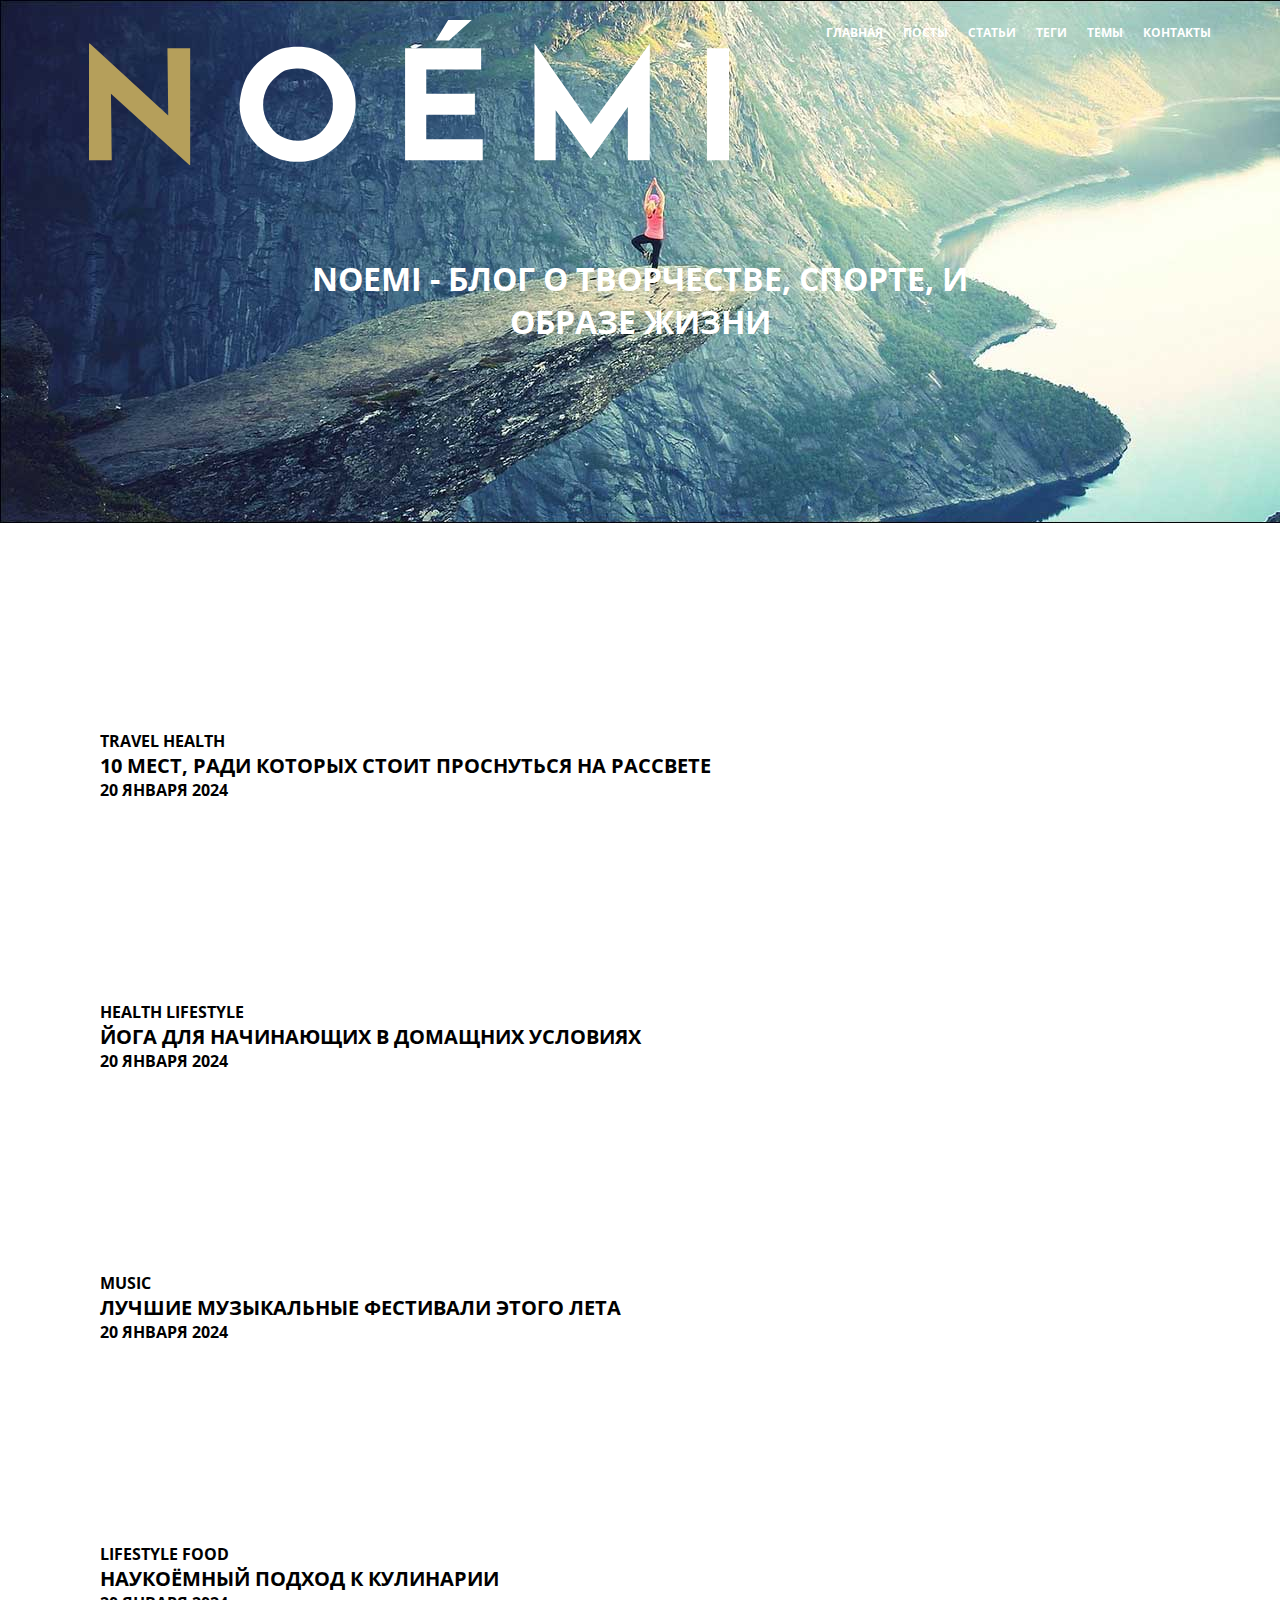
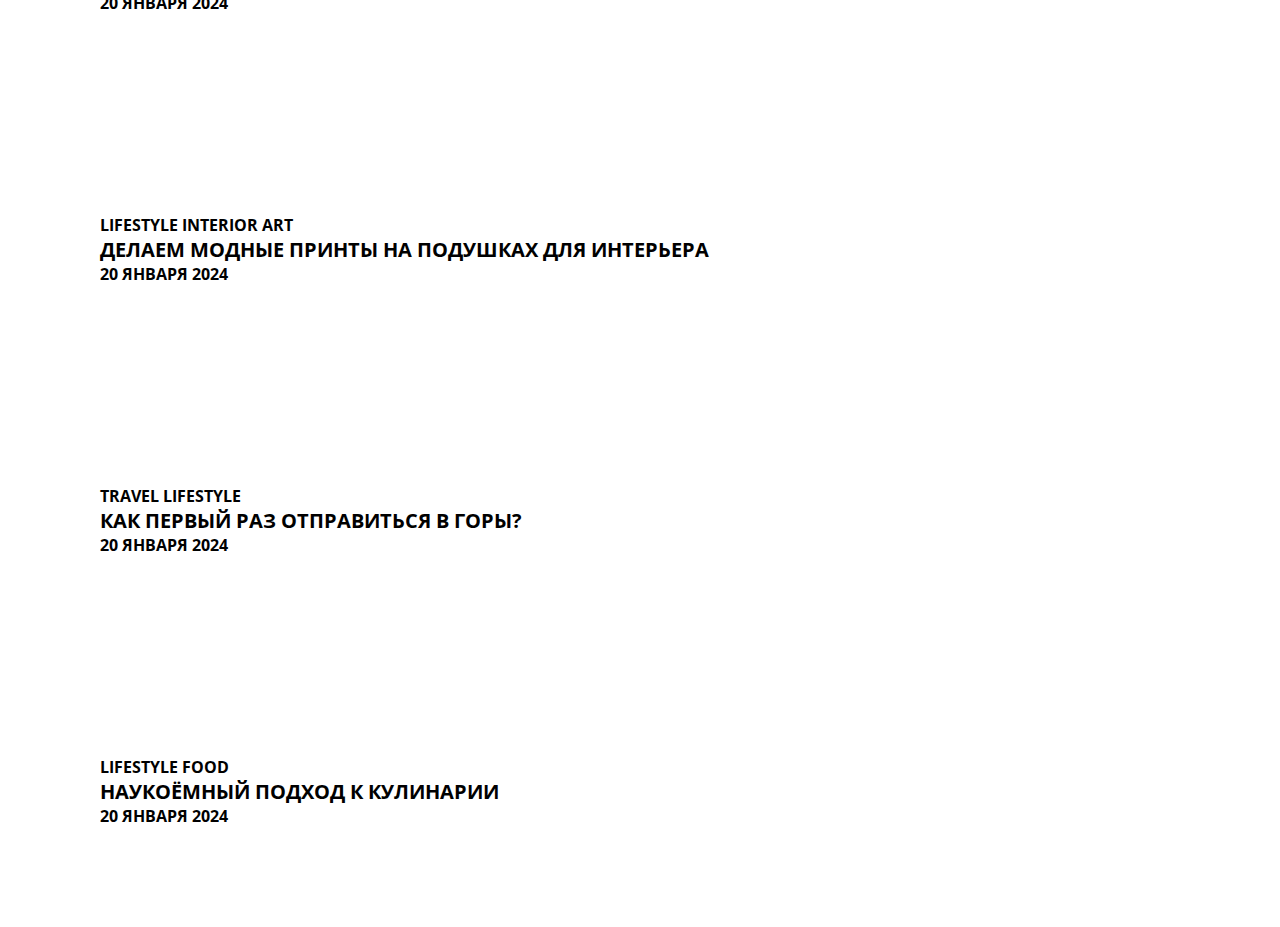
==== diploma/index.html @ 97ab2e7b "started new blog website" ====
<!DOCTYPE html>
<html lang="en">

<head>
    <meta charset="UTF-8">
    <meta http-equiv="X-UA-Compatible" content="IE=edge">
    <meta name="viewport" content="width=device-width, initial-scale=1.0">
    <title>Noemi - Блог о творчестве, спорте, и образе жизни</title>
    <link rel="stylesheet" href="style.css">
</head>

<body>
    <main class="container">
        <header class="header">
            <div class="logo">
                <img src="sources/images/noemi-logo.svg" alt="noemi-logo" class="logo-img">
            </div>
            <ul>
                <li><a href="#" class="nav-links">Главная</a></li>
                <li><a href="#" class="nav-links">Посты</a></li>
                <li><a href="#" class="nav-links">Статьи</li></a>
                <li><a href="#" class="nav-links">Теги</a></li>
                <li><a href="#" class="nav-links">Темы</a></li>
                <li><a href="#" class="nav-links">Контакты</a></li>
            </ul>
            <h1>Noemi - Блог о творчестве, спорте, и образе жизни</h1>
        </header>

        <section class="articles">
            <article class="blog-card">
                <span>Travel</span>
                <span>Health</span>
                <h2>10 мест, ради которых стоит проснуться на рассвете</h2>
                <span>20 января 2024</span>
                <span></span>
                <p></p>
            </article>
            <article class="blog-card">
                <span>Health</span>
                <span>Lifestyle</span>
                <h2>Йога для начинающих в домащних условиях</h2>
                <span>20 января 2024</span>
                <span></span>
                <p></p>
            </article>
            <article class="blog-card">
                <span>Music</span>
                <h2>Лучшие музыкальные фестивали этого лета</h2>
                <span>20 января 2024</span>
                <span></span>
                <p></p>
            </article>
            <article class="blog-card">
                <span>Lifestyle</span>
                <span>Food</span>
                <h2>Наукоёмный подход к кулинарии</h2>
                <span>20 января 2024</span>
                <span></span>
                <p></p>
            </article>
            <article class="blog-card">
                <span>Lifestyle</span>
                <span>Interior</span>
                <span>Art</span>
                <h2>Делаем модные принты на подушках для интерьера</h2>
                <span>20 января 2024</span>
                <span></span>
                <p></p>
            </article>
            <article class="blog-card">
                <span>Travel</span>
                <span>Lifestyle</span>
                <h2>как первый раз отправиться в горы?</h2>
                <span>20 января 2024</span>
                <span></span>
                <p></p>
            </article>
            <article class="blog-card">
                <span>Lifestyle</span>
                <span>Food</span>
                <h2>Наукоёмный подход к кулинарии</h2>
                <span>20 января 2024</span>
                <span></span>
                <p></p>
            </article>
        </section>
    </main>
</body>

</html>
---- diploma/style.css ----
*,
*::before,
*::after {
    box-sizing: border-box;
    margin: 0;
    padding: 0;
}

@font-face {
    font-family: "Open Sans";
    src: url("sources/fonts/OpenSans-Bold.ttf");
    src: url("sources/fonts/OpenSans-Bold.ttf") format("truetype"),
        url("sources/fonts/OpenSans-Bold.woff") format("woff"),
        url("sources/fonts/OpenSans-Regular.ttf") format("truetype"),
        url("sources/fonts/OpenSans-Regular.woff") format("woff"),
    ;
}

body {
    font-family: "Open Sans", "PT Sans", Calibri, Tahoma, sans-serif;

}

.container {
    margin: 0 auto;
}

a {
    text-decoration: none;
}

span {
    text-transform: uppercase;
}



.header {
    height: 70vh;
    display: flex;
    justify-content: space-around;
    flex-wrap: wrap;
    padding-bottom: 200px;
    background-image: url("sources/images/banner-bg.jpg");
    background-repeat: no-repeat;
}

.logo {
    width: 50%;
    margin-left: 40px;
    margin-top: 20px;
}

ul {
    list-style-type: none;
    display: flex;
    justify-content: right;
    justify-items: right;
    margin-top: 20px;
}

li {
    padding-right: 20px;
}

.nav-links {
    color: white;
    text-transform: uppercase;
    text-align: right;
    font-weight: normal;
    font-size: 12px;
}

h1 {
    color: white;
    text-align: center;
    margin: 0 auto;
    text-transform: uppercase;
    width: 700px;
}

h2 {
    font-size: 20px;
    font-weight: 500;
    text-transform: uppercase;
}

.blog-card {
    padding: 100px;
}
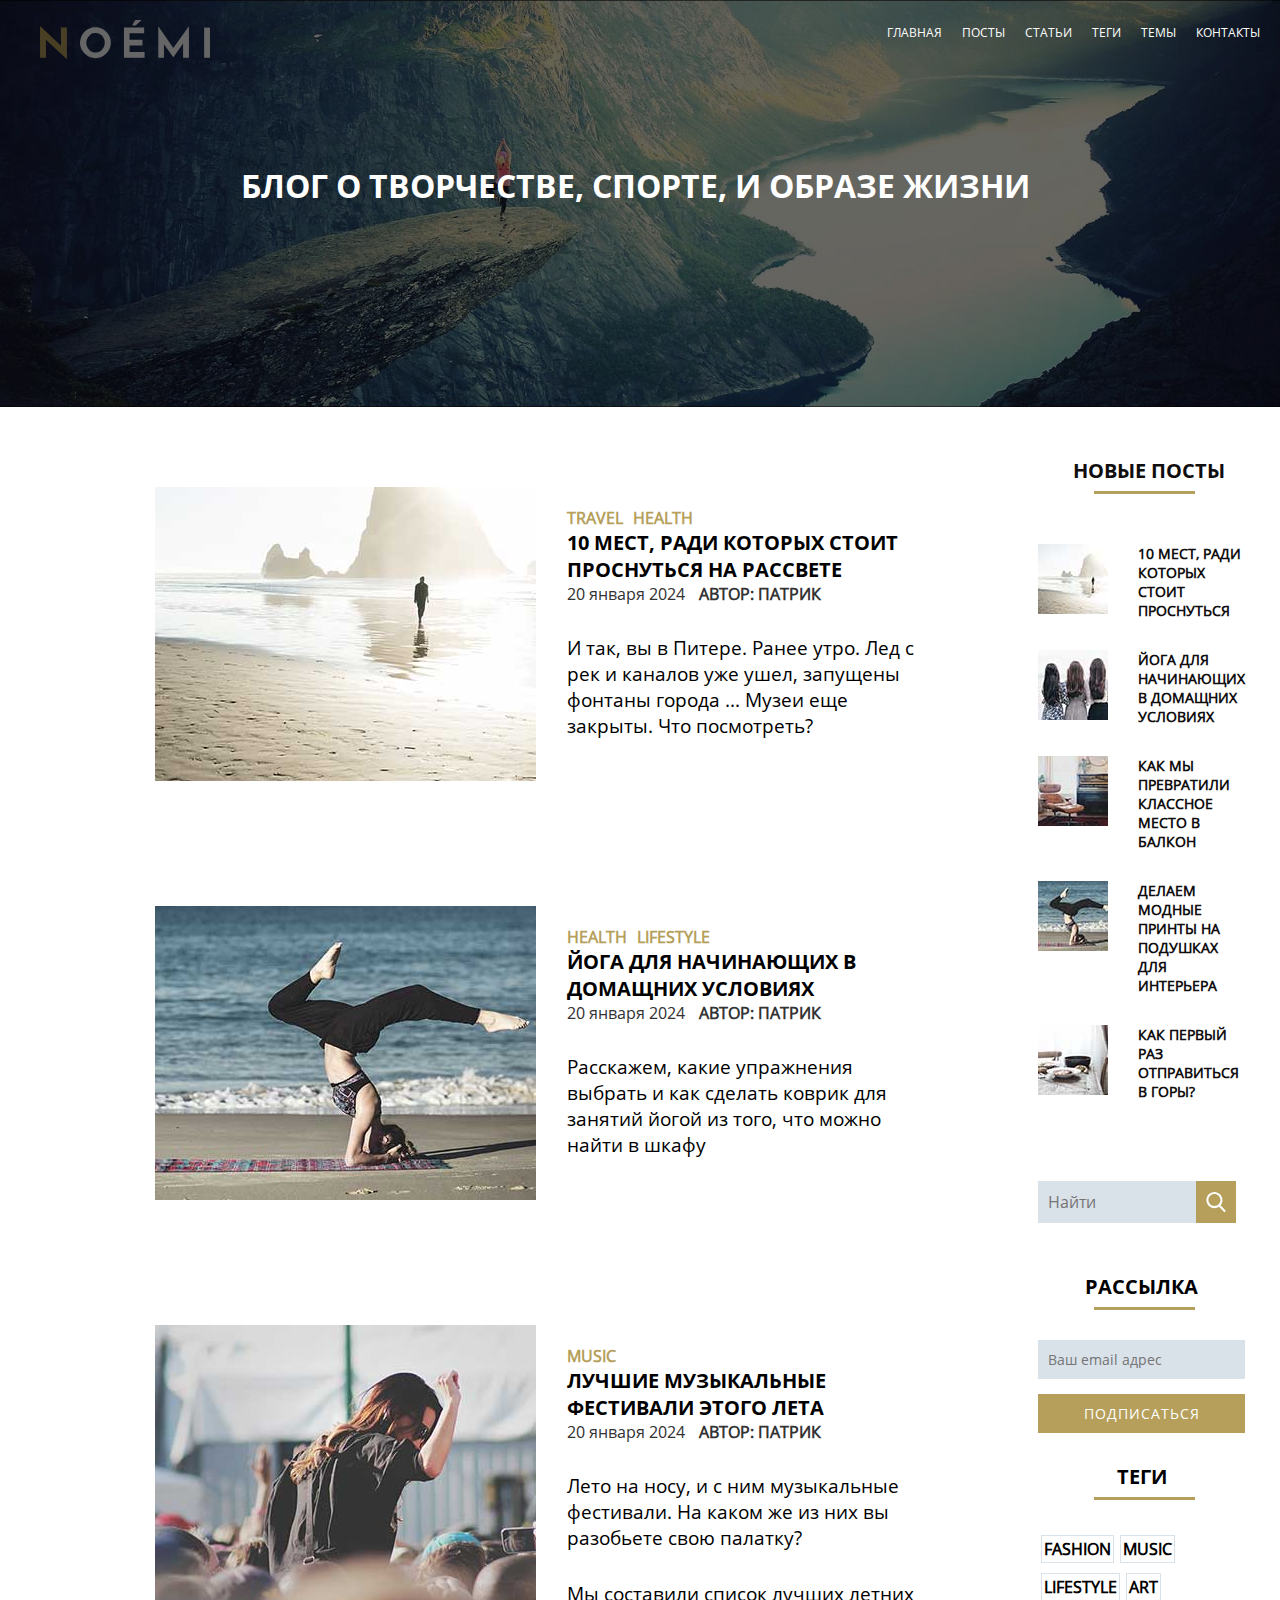
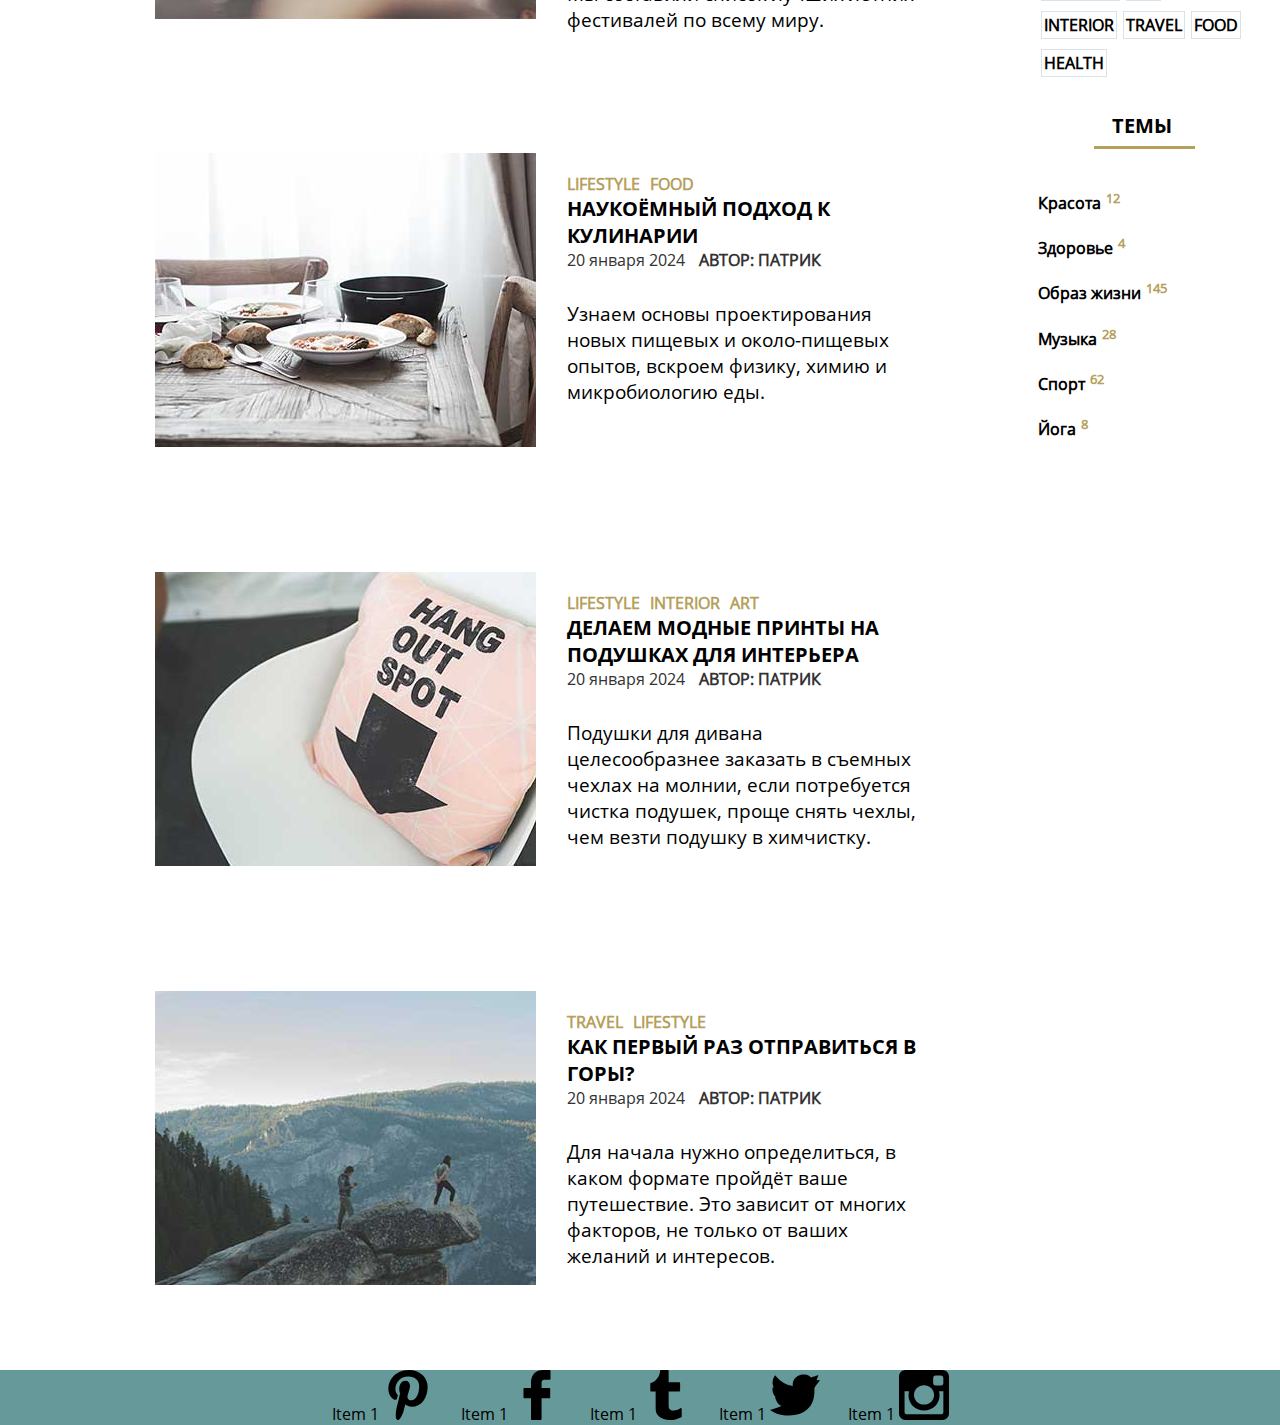
==== commit 83ee685b: "added footer and aside completed" ====
--- a/diploma/index.html
+++ b/diploma/index.html
@@ -10,81 +10,254 @@
 </head>
 
 <body>
-    <main class="container">
+    <div class="background-container ">
         <header class="header">
-            <div class="logo">
-                <img src="sources/images/noemi-logo.svg" alt="noemi-logo" class="logo-img">
+            <div class="container-header">
+                <a href="#">
+                    <img src="sources/images/noemi-logo.svg" alt="noemi-logo" class="logo-img">
+                </a>
+                <ul>
+                    <li><a href="#" class="nav-links">Главная</a></li>
+                    <li><a href="#" class="nav-links">Посты</a></li>
+                    <li><a href="#" class="nav-links">Статьи</li></a>
+                    <li><a href="#" class="nav-links">Теги</a></li>
+                    <li><a href="#" class="nav-links">Темы</a></li>
+                    <li><a href="#" class="nav-links">Контакты</a></li>
+                </ul>
             </div>
-            <ul>
-                <li><a href="#" class="nav-links">Главная</a></li>
-                <li><a href="#" class="nav-links">Посты</a></li>
-                <li><a href="#" class="nav-links">Статьи</li></a>
-                <li><a href="#" class="nav-links">Теги</a></li>
-                <li><a href="#" class="nav-links">Темы</a></li>
-                <li><a href="#" class="nav-links">Контакты</a></li>
-            </ul>
-            <h1>Noemi - Блог о творчестве, спорте, и образе жизни</h1>
+            <h1><span>Блог о творчестве, спорте, и образе жизни</span></h1>
         </header>
-
-        <section class="articles">
-            <article class="blog-card">
-                <span>Travel</span>
-                <span>Health</span>
-                <h2>10 мест, ради которых стоит проснуться на рассвете</h2>
-                <span>20 января 2024</span>
-                <span></span>
-                <p></p>
-            </article>
-            <article class="blog-card">
-                <span>Health</span>
-                <span>Lifestyle</span>
-                <h2>Йога для начинающих в домащних условиях</h2>
-                <span>20 января 2024</span>
-                <span></span>
-                <p></p>
-            </article>
-            <article class="blog-card">
-                <span>Music</span>
-                <h2>Лучшие музыкальные фестивали этого лета</h2>
-                <span>20 января 2024</span>
-                <span></span>
-                <p></p>
-            </article>
-            <article class="blog-card">
-                <span>Lifestyle</span>
-                <span>Food</span>
-                <h2>Наукоёмный подход к кулинарии</h2>
-                <span>20 января 2024</span>
-                <span></span>
-                <p></p>
-            </article>
-            <article class="blog-card">
-                <span>Lifestyle</span>
-                <span>Interior</span>
-                <span>Art</span>
-                <h2>Делаем модные принты на подушках для интерьера</h2>
-                <span>20 января 2024</span>
-                <span></span>
-                <p></p>
-            </article>
-            <article class="blog-card">
-                <span>Travel</span>
-                <span>Lifestyle</span>
-                <h2>как первый раз отправиться в горы?</h2>
-                <span>20 января 2024</span>
-                <span></span>
-                <p></p>
-            </article>
-            <article class="blog-card">
-                <span>Lifestyle</span>
-                <span>Food</span>
-                <h2>Наукоёмный подход к кулинарии</h2>
-                <span>20 января 2024</span>
-                <span></span>
-                <p></p>
-            </article>
-        </section>
-    </main>
+    </div>
+    <div class="container">
+        <main class="articles">
+            <article class="blog-card">
+                <div class="card-image">
+                    <img src="sources/images/last-post1.jpg" alt="">
+                </div>
+                <div class="card-content">
+                    <ul class="tags-list">
+                        <li><a href="#" class="tag">Travel</a></li>
+                        <li><a href="#" class="tag">Health</a></li>
+                    </ul>
+                    <h2><a href="#">10 мест, ради которых стоит проснуться на рассвете</a></h2>
+                    <span class="date">20 января 2024</span>
+                    <span class="author">Автор: Патрик</span>
+                    <p>И так, вы в Питере. Ранее утро. Лед с рек и каналов уже ушел, запущены фонтаны города ... Музеи
+                        еще закрыты. Что
+                        посмотреть?</p>
+                </div>
+            </article>
+            <article class="blog-card">
+                <div class="card-image">
+                    <img src="sources/images/last-post2.jpg" alt="">
+                </div>
+                <div class="card-content">
+                    <ul class="tags-list">
+                        <li>
+                            <a href="#" class="tag">Health</a>
+                        </li>
+                        <li>
+                            <a href="#" class="tag">Lifestyle</a>
+                        </li>
+                    </ul>
+                    <h2><a href="#">Йога для начинающих в домащних условиях</a></h2>
+                    <span class="date">20 января 2024</span>
+                    <span class="author">Автор: Патрик</span>
+                    <p>Расскажем, какие упражнения выбрать и как сделать коврик для занятий йогой из того, что можно
+                        найти в шкафу</p>
+                </div>
+            </article>
+            <article class="blog-card">
+                <div class="card-image">
+                    <img src="sources/images/last-post3.jpg" alt="">
+                </div>
+                <div class="card-content">
+                    <ul class="tags-list">
+                        <li>
+                            <a href="#" class="tag">Music</a>
+                        </li>
+                    </ul>
+                    <h2><a href="#">Лучшие музыкальные фестивали этого лета</a></h2>
+                    <span class="date">20 января 2024</span>
+                    <span class="author">Автор: Патрик</span>
+                    <p>Лето на носу, и с ним музыкальные фестивали. На каком же из них вы разобьете свою палатку?</p>
+                    <p>Мы составили список лучших летних фестивалей по всему миру.</p>
+                </div>
+            </article>
+            <article class="blog-card">
+                <div class="card-image">
+                    <img src="sources/images/last-post4.jpg" alt="">
+                </div>
+                <div class="card-content">
+                    <ul class="tags-list">
+                        <li>
+                            <a href="#" class="tag">Lifestyle</a>
+                        </li>
+                        <li>
+                            <a href="#" class="tag">Food</a>
+                        </li>
+                    </ul>
+                    <h2><a href="#">Наукоёмный подход к кулинарии</a></h2>
+                    <span class="date">20 января 2024</span>
+                    <span class="author">Автор: Патрик</span>
+                    <p>Узнаем основы проектирования новых пищевых и около-пищевых опытов, вскроем физику, химию и
+                        микробиологию еды.</p>
+                </div>
+            </article>
+            <article class="blog-card">
+                <div class="card-image">
+                    <img src="sources/images/last-post5.jpg" alt="">
+                </div>
+                <div class="card-content">
+                    <ul class="tags-list">
+                        <li>
+                            <a href="#" class="tag">Lifestyle</a>
+                        </li>
+                        <li>
+                            <a href="#" class="tag">Interior</a>
+                        </li>
+                        <li>
+                            <a href="#" class="tag">Art</a>
+                        </li>
+                    </ul>
+                    <h2><a href="#">Делаем модные принты на подушках для интерьера</a></h2>
+                    <span class="date">20 января 2024</span>
+                    <span class="author">Автор: Патрик</span>
+                    <p>Подушки для дивана целесообразнее заказать в съемных чехлах на молнии, если потребуется чистка
+                        подушек, проще снять
+                        чехлы, чем везти подушку в химчистку.</p>
+                </div>
+            </article>
+            <article class="blog-card">
+                <div class="card-image">
+                    <img src="sources/images/last-post6.jpg" alt="">
+                </div>
+                <div class="card-content">
+                    <ul class="tags-list">
+                        <li>
+                            <a href="#" class="tag">Travel</a>
+                        </li>
+                        <li>
+                            <a href="#" class="tag">Lifestyle</a>
+                        </li>
+                    </ul>
+                    <h2><a href="#">как первый раз отправиться в горы?</a></h2>
+                    <span class="date">20 января 2024</span>
+                    <span class="author">Автор: Патрик</span>
+                    <p>Для начала нужно определиться, в каком формате пройдёт ваше путешествие. Это зависит от многих
+                        факторов, не только от
+                        ваших желаний и интересов.</p>
+                </div>
+            </article>
+        </main>
+
+        <aside>
+            <section class="aside">
+                <h2 class="aside-heading new-post">Новые посты</h2>
+                <div class="block-card">
+                    <div class="card-image">
+                        <img src="sources/images/2.jpg" alt="">
+                    </div>
+                    <div class="card-content">
+                        <h2><a href="#">10 мест, ради которых стоит проснуться</a></h2>
+                    </div>
+                </div>
+                <div class="block-card">
+                    <div class="card-image">
+                        <img src="sources/images/7.jpg" alt="">
+                    </div>
+                    <div class="card-content">
+                        <h2><a href="#">Йога для начинающих в домащних условиях</a></h2>
+                    </div>
+                </div>
+                <div class="block-card">
+                    <div class="card-image">
+                        <img src="sources/images/45.jpg" alt="">
+                    </div>
+                    <div class="card-content">
+                        <h2><a href="#">Как мы превратили классное место в балкон</a></h2>
+                    </div>
+                </div>
+                <div class="block-card">
+                    <div class="card-image">
+                        <img src="sources/images/151.jpg" alt="">
+                    </div>
+                    <div class="card-content">
+                        <h2><a href="#">Делаем модные принты на подушках для интерьера</a></h2>
+                    </div>
+                </div>
+                <div class="block-card">
+                    <div class="card-image">
+                        <img src="sources/images/501.jpg" alt="">
+                    </div>
+                    <div class="card-content">
+                        <h2><a href="#">как первый раз отправиться в горы?</a></h2>
+                    </div>
+                </div>
+            </section>
+            <form class="flex">
+                <span>
+                    <label class="label-image-search">
+                        <input type="text" placeholder="Найти">
+                        <button type="submit">
+                            <span class="image-search"><img src="sources/images/search.svg" alt="search-icon"></span>
+                        </button>
+                    </label>
+                </span>
+            </form>
+            <h2 class="aside-heading new-post">Рассылка</h2>
+            <form class="noflex">
+                <label>
+                    <input type="email" placeholder="Ваш email адрес">
+                </label>
+                <button type="submit">Подписаться</button>
+            </form>
+
+            <h2 class="aside-heading new-post">Теги</h2>
+            <div class="tags-container">
+                <span><a href="#">Fashion</a></span>
+                <span><a href="#">Music</a></span>
+                <span><a href="#">Lifestyle</a></span>
+                <span><a href="#">Art</a></span>
+                <span><a href="#">Interior</a></span>
+                <span><a href="#">Travel</a></span>
+                <span><a href="#">Food</a></span>
+                <span><a href="#">Health</a></span>
+            </div>
+            <div class="topics-container">
+                <h2 class="aside-heading new-post">Темы</h2>
+                <p><a href="#">Красота</a><sup>12</sup></p>
+                <p><a href="#">Здоровье</a><sup>4</sup></p>
+                <p><a href="#">Образ жизни</a><sup>145</sup></p>
+                <p><a href="#">Музыка</a><sup>28</sup></p>
+                <p><a href="#">Спорт</a><sup>62</sup></p>
+                <p><a href="#">Йога</a><sup>8</sup></p>
+            </div>
+        </aside>
+    </div>
+    <footer>
+        <ul>
+            <li class="footer-icons">
+                <a href="#" alt="" class="pinterest">Item 1 <img src="sources/images/social/001-pinterest.svg"
+                        alt="pinterest"></a>
+            </li>
+            <li class="footer-icons">
+                <a href="#" alt="" class="pinterest">Item 1 <img src="sources/images/social/002-facebook-logo.svg"
+                        alt="pinterest"></a>
+            </li>
+            <li class="footer-icons">
+                <a href="#" alt="" class="pinterest">Item 1 <img src="sources/images/social/003-tumblr.svg"
+                        alt="pinterest"></a>
+            </li>
+            <li class="footer-icons">
+                <a href="#" alt="" class="pinterest">Item 1 <img src="sources/images/social/004-twitter.svg"
+                        alt="pinterest"></a>
+            </li>
+            <li class="footer-icons">
+                <a href="#" alt="" class="pinterest">Item 1 <img src="sources/images/social/005-instagram.svg"
+                        alt="pinterest"></a>
+            </li>
+    </footer>
 </body>
 
 </html>--- a/diploma/style.css
+++ b/diploma/style.css
@@ -7,22 +7,36 @@
 }
 
 @font-face {
-    font-family: "Open Sans";
+    font-family: "Open Sans Regular";
+    src: url("sources/fonts/OpenSans-Regular.ttf");
+    src: url("sources/fonts/OpenSans-Regular.ttf") format("truetype"),
+        url("sources/fonts/OpenSans-Regular.woff") format("woff");
+}
+
+@font-face {
+    font-family: "Open Sans Bold";
     src: url("sources/fonts/OpenSans-Bold.ttf");
     src: url("sources/fonts/OpenSans-Bold.ttf") format("truetype"),
-        url("sources/fonts/OpenSans-Bold.woff") format("woff"),
-        url("sources/fonts/OpenSans-Regular.ttf") format("truetype"),
-        url("sources/fonts/OpenSans-Regular.woff") format("woff"),
-    ;
+        url("sources/fonts/OpenSans-Bold.woff") format("woff");
 }
 
 body {
-    font-family: "Open Sans", "PT Sans", Calibri, Tahoma, sans-serif;
-
+    font-family: "Open Sans Regular", "PT Sans", Calibri, Tahoma, sans-serif;
+    margin: 0;
+    padding: 0;
 }
 
 .container {
-    margin: 0 auto;
+    display: flex;
+    justify-content: space-between;
+    margin: 20px 40px;
+    padding-left: 100px;
+}
+
+
+.container-header {
+    display: flex;
+    justify-content: space-between;
 }
 
 a {
@@ -31,21 +45,58 @@
 
 span {
     text-transform: uppercase;
-}
-
-
+    margin-right: 10px;
+    display: inline-block;
+}
+
+span.date {
+    text-transform: none;
+}
+
+span.author {
+    font-weight: 700;
+}
 
 .header {
-    height: 70vh;
-    display: flex;
-    justify-content: space-around;
-    flex-wrap: wrap;
-    padding-bottom: 200px;
+    display: flex;
+    flex-direction: column;
+    justify-content: space-between;
     background-image: url("sources/images/banner-bg.jpg");
     background-repeat: no-repeat;
-}
-
-.logo {
+    background-position: center center;
+    margin-right: 0;
+    background-size: cover;
+    position: relative;
+    z-index: 3;
+    background-color: #669999;
+    width: 100%;
+    min-width: 1200px;
+}
+
+.header:after {
+    content: "";
+    background-color: #000;
+    opacity: 0.6;
+    position: absolute;
+    top: 0;
+    right: 0;
+    bottom: 0;
+    left: 0;
+}
+
+.header h1 {
+    color: white;
+    text-align: center;
+    margin: 0 auto;
+    text-transform: uppercase;
+    font-family: "Open Sans Bold";
+    padding-top: 100px;
+    padding-bottom: 200px;
+    z-index: 3;
+    position: relative;
+}
+
+a .logo-img {
     width: 50%;
     margin-left: 40px;
     margin-top: 20px;
@@ -59,9 +110,24 @@
     margin-top: 20px;
 }
 
+ul.tags-list {
+    display: flex;
+    justify-content: left;
+}
+
+ul.tags-list li {
+    padding-right: 10px;
+    font-weight: 700;
+}
+
 li {
     padding-right: 20px;
-}
+    z-index: 3;
+    position: relative;
+    color: inherit;
+}
+
+
 
 .nav-links {
     color: white;
@@ -71,20 +137,279 @@
     font-size: 12px;
 }
 
-h1 {
-    color: white;
+section .articles {
     text-align: center;
-    margin: 0 auto;
-    text-transform: uppercase;
-    width: 700px;
 }
 
 h2 {
     font-size: 20px;
     font-weight: 500;
     text-transform: uppercase;
-}
-
-.blog-card {
-    padding: 100px;
+    font-family: "Open Sans Bold";
+}
+
+a {
+    color: inherit;
+}
+
+a.tag {
+    color: #B59F5B;
+    text-transform: uppercase;
+    text-align: left;
+
+}
+
+.articles .blog-card {
+    padding-left: 15px;
+    padding-top: 60px;
+    padding-bottom: 60px;
+    width: 778px;
+    text-align: left;
+    display: flex;
+    flex-wrap: wrap;
+    margin-right: 120px;
+    /* justify-content: space-evenly; */
+    /* gap: 10px; */
+}
+
+.articles .card-content {
+    width: 50%;
+    display: block;
+    padding-left: 30px;
+}
+
+.articles .card-image {
+    width: 50%;
+}
+
+.articles .card-content p {
+    padding-top: 30px;
+    font-size: 19px;
+    font-weight: 400;
+}
+
+.articles .card-content span {
+    color: #333;
+    font-size: 16px;
+}
+
+
+.aside {
+    width: 100%;
+}
+
+.aside h2 {
+    font-size: 0.9em;
+    font-weight: 700;
+    padding-left: 15px;
+    color: #0F0D0E;
+}
+
+.aside h2.aside-heading,
+aside h2.aside-heading {
+    font-size: 20px;
+    padding-bottom: 10px;
+    text-align: center;
+    position: relative;
+    margin-bottom: 30px;
+    margin-top: 30px;
+}
+
+.new-post::after {
+    content: "";
+    position: absolute;
+    left: 27%;
+    bottom: 0;
+    width: 49%;
+    border-bottom: 3px solid #B59F5B;
+}
+
+.aside .block-card {
+    display: flex;
+    justify-content: space-evenly;
+}
+
+.aside .block-card:first-of-type {
+    margin-top: 50px;
+}
+
+.aside .block-card:last-of-type {
+    margin-bottom: 50px;
+}
+
+
+.aside .card-content {
+    padding-left: 15px;
+    padding-bottom: 15px;
+}
+
+.aside .card-content p {
+    padding-top: 25px;
+    font-size: 20px;
+    font-weight: 400;
+}
+
+.aside .card-content h2 {
+    padding-bottom: 15px;
+    font-family: "Open Sans Regular";
+}
+
+.aside .card-content span {
+    color: #333;
+    font-size: 12px;
+}
+
+.aside .block-card .card-image {
+    width: 50%;
+}
+
+button {
+    font-family: inherit;
+    background-color: #B59F5B;
+    width: 100%;
+    padding: 10px;
+    color: inherit;
+    font-size: 20px;
+    text-transform: uppercase;
+    cursor: pointer;
+}
+
+form {
+    display: flex;
+    align-items: center;
+    flex-wrap: nowrap;
+}
+
+.label-image-search {
+    display: flex;
+    width: 100%;
+    flex-wrap: nowrap;
+    flex-basis: 10px;
+}
+
+.label-image-search input {
+    flex-basis: 80%;
+    flex-grow: 0;
+    flex-shrink: 0;
+}
+
+/* .image-search img {
+    margin: 10px;
+} */
+
+input {
+    font-family: inherit;
+    background-color: #fff;
+    width: 100%;
+    padding: 10px;
+    color: inherit;
+    font-size: 20px;
+    display: block;
+    border: none;
+
+}
+
+input[type="email"],
+button[type="submit"] {
+    display: block;
+    width: 100%;
+    font-size: 0.9em;
+    font-family: inherit;
+    border: none;
+}
+
+button[type="submit"] {
+    color: #fff;
+    font-size: 0.9em;
+    letter-spacing: 1px;
+}
+
+.image-search {
+    width: 20px;
+    margin: 0 auto;
+    padding: 0;
+    display: flex;
+    cursor: pointer;
+}
+
+
+
+.noflex {
+    display: block;
+    margin-top: 15px;
+}
+
+form.flex label input {
+    width: 80%;
+}
+
+form.flex {
+    margin-bottom: 50px;
+}
+
+.noflex input {
+    margin-bottom: 15px;
+    border: none;
+    background-color: rgb(217, 225, 233);
+}
+
+input {
+    background-color: rgb(217, 225, 233);
+    font-family: inherit;
+    font-size: inherit;
+}
+
+.tags-container {
+    display: flex;
+    flex-wrap: wrap;
+    margin-top: 20px;
+}
+
+.tags-container span {
+    border: 1px solid rgb(217, 225, 233);
+    padding: 2px;
+    margin: 5px 3px;
+    font-weight: 700;
+}
+
+.topics-container p {
+    font-weight: 700;
+    padding: 10px 0px;
+}
+
+.topics-container p sup {
+    color: #B59F5B;
+    margin-left: 5px;
+}
+
+footer ul {
+    --icon-size: .8em;
+    --gutter: .5em;
+    padding: 0 0 0 var(--icon-size);
+}
+
+footer ul li {
+    padding-left: var(--gutter);
+}
+
+footer ul li::marker {
+    content: "\f00a";
+    font-family: FontAwesome;
+    font-size: var(--icon-size);
+}
+
+footer {
+    background-color: #669999;
+    margin: 0 auto;
+    display: flex;
+
+}
+
+footer img {
+    width: 50px;
+    height: 50px;
+}
+
+footer ul {
+    margin: 0 auto;
 }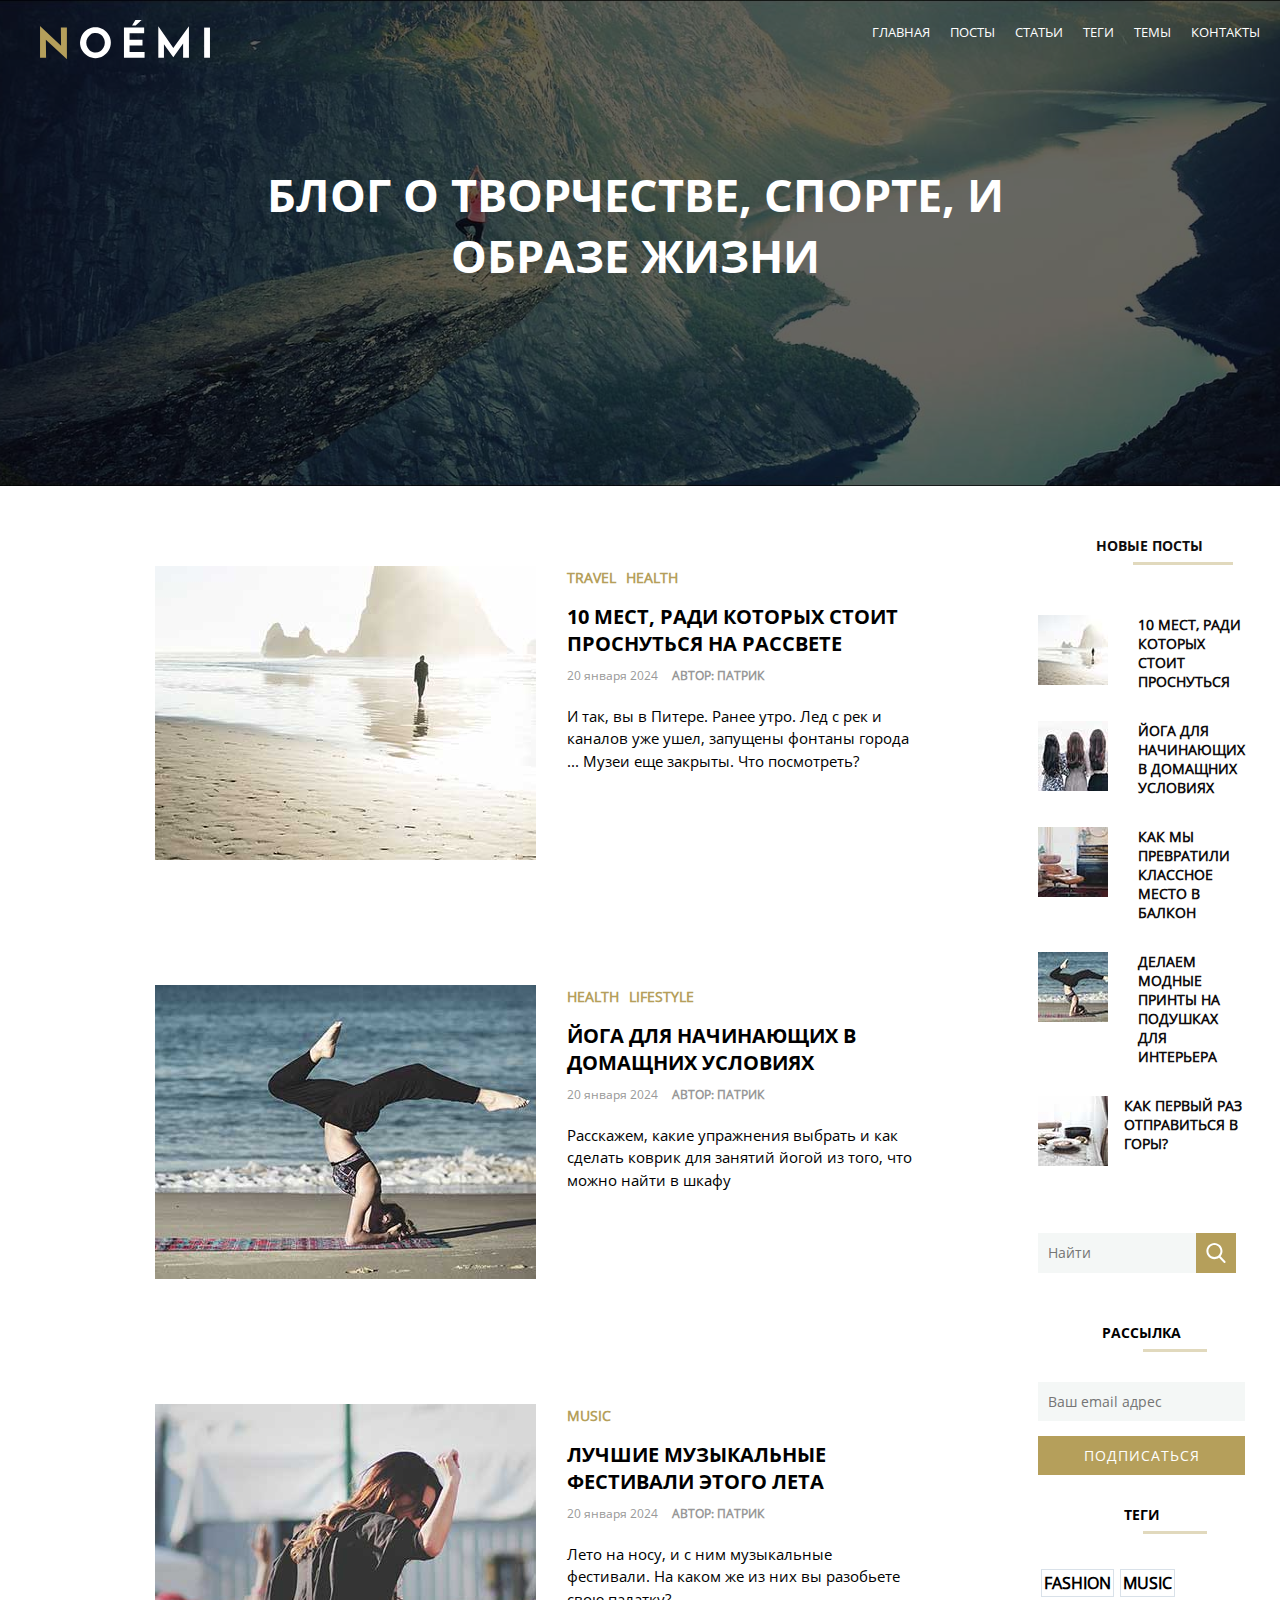
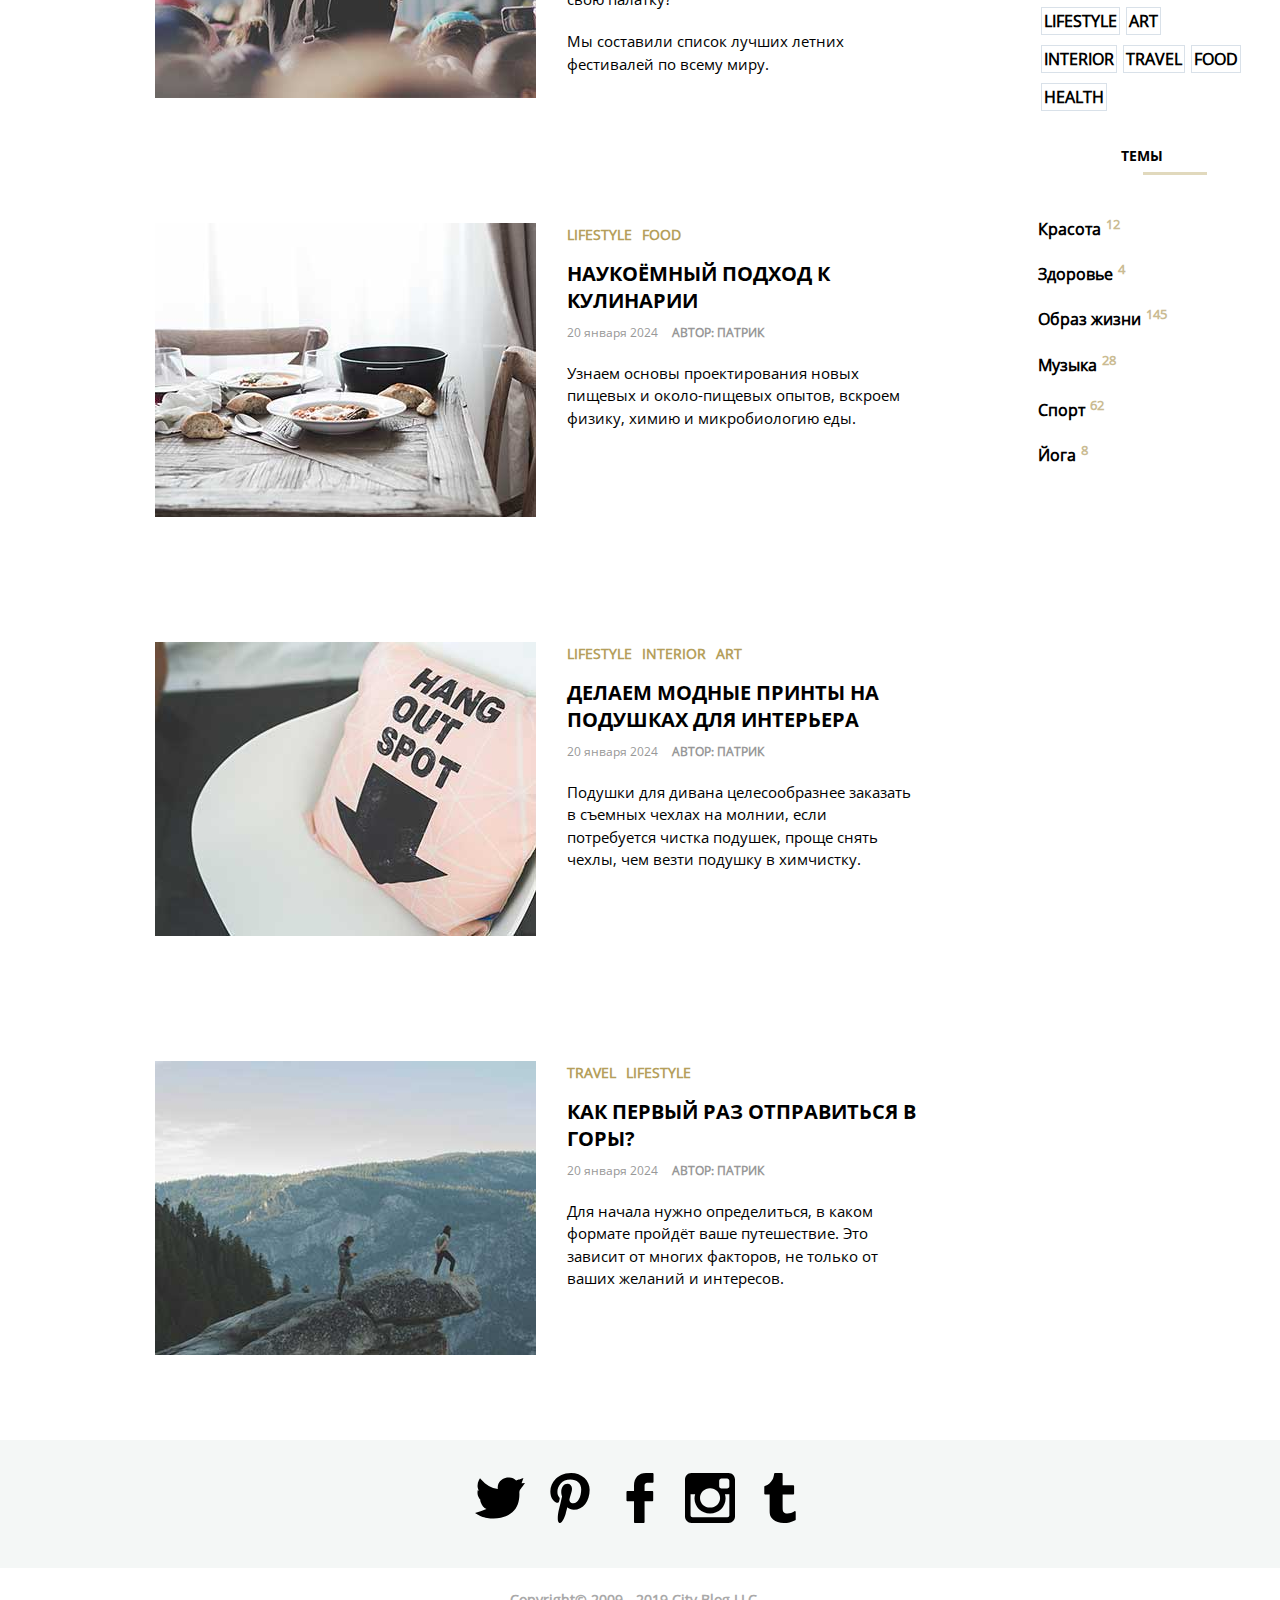
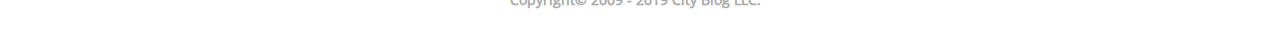
==== commit 2fcfba73: "website finished" ====
--- a/diploma/index.html
+++ b/diploma/index.html
@@ -205,7 +205,7 @@
                     </label>
                 </span>
             </form>
-            <h2 class="aside-heading new-post">Рассылка</h2>
+            <h2 class="aside-heading spam-header">Рассылка</h2>
             <form class="noflex">
                 <label>
                     <input type="email" placeholder="Ваш email адрес">
@@ -213,7 +213,7 @@
                 <button type="submit">Подписаться</button>
             </form>
 
-            <h2 class="aside-heading new-post">Теги</h2>
+            <h2 class="aside-heading tags-header">Теги</h2>
             <div class="tags-container">
                 <span><a href="#">Fashion</a></span>
                 <span><a href="#">Music</a></span>
@@ -225,7 +225,7 @@
                 <span><a href="#">Health</a></span>
             </div>
             <div class="topics-container">
-                <h2 class="aside-heading new-post">Темы</h2>
+                <h2 class="aside-heading topics-header">Темы</h2>
                 <p><a href="#">Красота</a><sup>12</sup></p>
                 <p><a href="#">Здоровье</a><sup>4</sup></p>
                 <p><a href="#">Образ жизни</a><sup>145</sup></p>
@@ -236,27 +236,26 @@
         </aside>
     </div>
     <footer>
-        <ul>
-            <li class="footer-icons">
-                <a href="#" alt="" class="pinterest">Item 1 <img src="sources/images/social/001-pinterest.svg"
-                        alt="pinterest"></a>
-            </li>
-            <li class="footer-icons">
-                <a href="#" alt="" class="pinterest">Item 1 <img src="sources/images/social/002-facebook-logo.svg"
-                        alt="pinterest"></a>
-            </li>
-            <li class="footer-icons">
-                <a href="#" alt="" class="pinterest">Item 1 <img src="sources/images/social/003-tumblr.svg"
-                        alt="pinterest"></a>
-            </li>
-            <li class="footer-icons">
-                <a href="#" alt="" class="pinterest">Item 1 <img src="sources/images/social/004-twitter.svg"
-                        alt="pinterest"></a>
-            </li>
-            <li class="footer-icons">
-                <a href="#" alt="" class="pinterest">Item 1 <img src="sources/images/social/005-instagram.svg"
-                        alt="pinterest"></a>
-            </li>
+        <ul class="flex-footer-list">
+            <li class="footer-icons">
+                <a href="#"><img src="sources/images/social/004-twitter.svg" alt="twitter"></a>
+            </li>
+            <li class="footer-icons">
+                <a href="#"><img src="sources/images/social/001-pinterest.svg" alt="pinterest"></a>
+            </li>
+            <li class="footer-icons">
+                <a href="#"><img src="sources/images/social/002-facebook-logo.svg" alt="facebook"></a>
+            </li>
+            <li class="footer-icons">
+                <a href="#"><img src="sources/images/social/005-instagram.svg" alt="instagram"></a>
+            </li>
+            <li class="footer-icons">
+                <a href="#"><img src="sources/images/social/003-tumblr.svg" alt="tumlr"></a>
+            </li>
+        </ul>
+        <div class="copyright">
+            <span>Copyright&copy; 2009 - 2019 City Blog LLC. </span>
+        </div>
     </footer>
 </body>
 
--- a/diploma/style.css
+++ b/diploma/style.css
@@ -51,6 +51,7 @@
 
 span.date {
     text-transform: none;
+
 }
 
 span.author {
@@ -92,14 +93,20 @@
     font-family: "Open Sans Bold";
     padding-top: 100px;
     padding-bottom: 200px;
+    padding-left: 200px;
+    padding-right: 200px;
     z-index: 3;
     position: relative;
+    font-size: 45px;
+    font-weight: 400;
 }
 
 a .logo-img {
     width: 50%;
     margin-left: 40px;
     margin-top: 20px;
+    z-index: 3;
+    position: relative;
 }
 
 ul {
@@ -113,6 +120,8 @@
 ul.tags-list {
     display: flex;
     justify-content: left;
+    margin-top: 0;
+    margin-bottom: 15px;
 }
 
 ul.tags-list li {
@@ -134,7 +143,7 @@
     text-transform: uppercase;
     text-align: right;
     font-weight: normal;
-    font-size: 12px;
+    font-size: 13px;
 }
 
 section .articles {
@@ -153,9 +162,10 @@
 }
 
 a.tag {
-    color: #B59F5B;
+    color: #b59f5b;
     text-transform: uppercase;
     text-align: left;
+    font-size: 14px;
 
 }
 
@@ -178,19 +188,22 @@
     padding-left: 30px;
 }
 
+
 .articles .card-image {
     width: 50%;
 }
 
 .articles .card-content p {
-    padding-top: 30px;
-    font-size: 19px;
+    padding-top: 20px;
+    font-size: 15px;
     font-weight: 400;
+    line-height: 1.5;
 }
 
 .articles .card-content span {
-    color: #333;
-    font-size: 16px;
+    color: #989898;
+    font-size: 12px;
+    margin-top: 10px;
 }
 
 
@@ -199,7 +212,7 @@
 }
 
 .aside h2 {
-    font-size: 0.9em;
+    font-size: 14px;
     font-weight: 700;
     padding-left: 15px;
     color: #0F0D0E;
@@ -207,7 +220,7 @@
 
 .aside h2.aside-heading,
 aside h2.aside-heading {
-    font-size: 20px;
+    font-size: 14px;
     padding-bottom: 10px;
     text-align: center;
     position: relative;
@@ -218,10 +231,38 @@
 .new-post::after {
     content: "";
     position: absolute;
-    left: 27%;
+    left: 95px;
     bottom: 0;
-    width: 49%;
-    border-bottom: 3px solid #B59F5B;
+    width: 100px;
+    border-bottom: 3px solid #e1d9bd;
+}
+
+
+.spam-header::after {
+    content: "";
+    position: absolute;
+    left: 105px;
+    bottom: 0;
+    width: 64px;
+    border-bottom: 3px solid #e1d9bd;
+}
+
+.tags-header::after {
+    content: "";
+    position: absolute;
+    left: 105px;
+    bottom: 0;
+    width: 64px;
+    border-bottom: 3px solid #e1d9bd;
+}
+
+.topics-header::after {
+    content: "";
+    position: absolute;
+    left: 105px;
+    bottom: 0;
+    width: 64px;
+    border-bottom: 3px solid #e1d9bd;
 }
 
 .aside .block-card {
@@ -233,8 +274,13 @@
     margin-top: 50px;
 }
 
-.aside .block-card:last-of-type {
+.aside .block-card:last-of-type h2 {
     margin-bottom: 50px;
+
+}
+
+.aside .block-card:last-of-type h2 {
+    margin-left: -14px;
 }
 
 
@@ -299,7 +345,7 @@
 
 input {
     font-family: inherit;
-    background-color: #fff;
+    background-color: #f4f7f6;
     width: 100%;
     padding: 10px;
     color: inherit;
@@ -350,13 +396,13 @@
 .noflex input {
     margin-bottom: 15px;
     border: none;
-    background-color: rgb(217, 225, 233);
+    background-color: #f4f7f6;
 }
 
 input {
-    background-color: rgb(217, 225, 233);
+    background-color: #f4f7f6;
     font-family: inherit;
-    font-size: inherit;
+    font-size: 0.9em;
 }
 
 .tags-container {
@@ -378,38 +424,37 @@
 }
 
 .topics-container p sup {
-    color: #B59F5B;
+    color: #cabb92;
     margin-left: 5px;
 }
 
-footer ul {
-    --icon-size: .8em;
-    --gutter: .5em;
-    padding: 0 0 0 var(--icon-size);
-}
-
-footer ul li {
-    padding-left: var(--gutter);
-}
-
-footer ul li::marker {
-    content: "\f00a";
-    font-family: FontAwesome;
-    font-size: var(--icon-size);
-}
-
-footer {
-    background-color: #669999;
-    margin: 0 auto;
-    display: flex;
-
-}
 
 footer img {
     width: 50px;
     height: 50px;
 }
 
-footer ul {
-    margin: 0 auto;
+footer li {
+    padding: 10px;
+    font-size: 50px;
+}
+
+.flex-footer-list {
+    display: flex;
+    justify-content: center;
+    background-color: #f4f7f6;
+    padding-top: 20px;
+    padding-bottom: 20px;
+}
+
+.copyright {
+    margin: 20px auto;
+    text-align: center;
+}
+
+.copyright span {
+    font-size: 0.9em;
+    text-transform: none;
+    font-weight: 700;
+    color: #a9a9a9;
 }